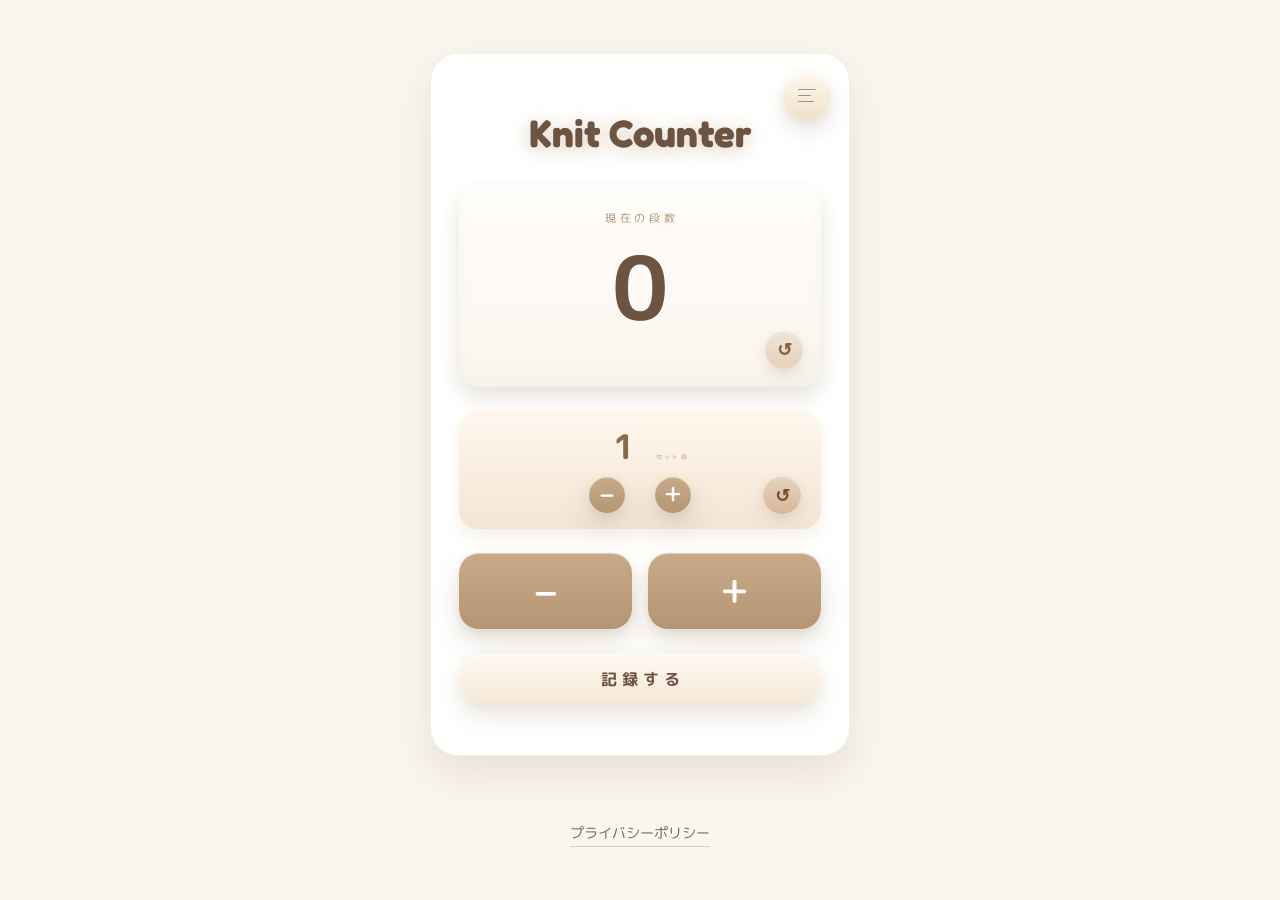
==== src/main/resources/static/index.html @ 300cfaa5 "Mochiテーマ削除" ====
<!DOCTYPE html>
<html lang="ja">
<head>
    <meta charset="UTF-8">
    <meta name="viewport" content="width=device-width, initial-scale=1.0">
    <meta name="theme-color" content="#faf5ee">
    <meta name="apple-mobile-web-app-title" content="Knit Counter">
    <meta name="apple-mobile-web-app-capable" content="yes">
    <meta name="apple-mobile-web-app-status-bar-style" content="default">
    <title>Knit Counter</title>
    <link rel="icon" type="image/x-icon" href="img/favicon.ico?v=20260420-5">
    <link rel="shortcut icon" type="image/x-icon" href="img/favicon.ico?v=20260420-5">
    <link rel="icon" type="image/png" sizes="32x32" href="img/favicon-32x32.png?v=20260420-5">
    <link rel="icon" type="image/png" sizes="16x16" href="img/favicon-16x16.png?v=20260420-5">
    <link rel="icon" type="image/png" href="img/favicon.png?v=20260420-5">
    <link rel="apple-touch-icon" sizes="180x180" href="img/apple-touch-icon.png?v=20260420-5">
    <link rel="apple-touch-icon-precomposed" href="img/apple-touch-icon-precomposed.png?v=20260420-5">
    <link rel="manifest" href="manifest.webmanifest?v=20260420-5">
    <link rel="preconnect" href="https://fonts.googleapis.com">
    <link rel="preconnect" href="https://fonts.gstatic.com" crossorigin>
    <link href="https://fonts.googleapis.com/css2?family=Fredoka:wght@400..700&amp;family=M+PLUS+Rounded+1c:wght@400;500;700&amp;display=swap" rel="stylesheet">
    <link rel="stylesheet" href="styles.css?v=20260420-55">
    <script async src="https://pagead2.googlesyndication.com/pagead/js/adsbygoogle.js?client=ca-pub-3495067315545734"
            crossorigin="anonymous"></script>

</head>
<body>
<div class="app-background" aria-hidden="true"></div>
<main class="counter-app">
    <section class="counter-card" aria-labelledby="app-title">
        <button id="savedEntriesButton" class="saved-entries-button" type="button" aria-label="保存した段数を見る">
            <span class="saved-entries-icon" aria-hidden="true">
                <span></span>
                <span></span>
                <span></span>
            </span>
        </button>
        <h1 id="app-title">Knit Counter</h1>
        <!--<p class="description">＋ボタンで段数を増やし、－ボタンで減らせます。</p> -->

        <div class="count-display" aria-live="polite" aria-atomic="true">
            <div class="count-surface">
                <span class="count-label">現 在 の 段 数</span>
                <span id="count" class="count-value">0</span>
                <button id="resetButton" class="card-reset-button" type="button" aria-label="段数をリセットする">↺</button>
            </div>
        </div>

        <div class="set-counter-card">
            <div class="set-counter-readout" aria-live="polite" aria-atomic="true">
                <span id="setCount" class="set-counter-value">0</span>
                <span class="set-counter-suffix"> セ ッ ト 目</span>
            </div>
            <div class="set-counter-controls">
                <div class="set-counter-stepper">
                    <button id="decreaseSetButton" class="mini-count-button secondary" type="button" aria-label="セット数を1つ減らす">−</button>
                    <button id="increaseSetButton" class="mini-count-button primary" type="button" aria-label="セット数を1つ増やす">＋</button>
                </div>
                <button id="resetSetButton" class="card-reset-button set-reset-button" type="button" aria-label="セット数をリセットする">↺</button>
            </div>
        </div>

        <div class="button-group">
            <div class="button-section">
<!--                <p class="button-section-label">段数</p>-->
                <div class="button-row">
                    <button id="decreaseButton" class="count-button secondary" type="button" aria-label="段数を1つ減らす">−</button>
                    <button id="increaseButton" class="count-button primary" type="button" aria-label="段数を1つ増やす">＋</button>
                </div>
            </div>
        </div>

        <button id="saveButton" class="save-button" type="button">記 録 す る</button>
    </section>


    <nav class="app-footer-links" aria-label="フッターリンク">
        <a class="footer-link" href="privacy.html">プライバシーポリシー</a>
    </nav>
</main>

<div id="saveModal" class="modal" hidden>
    <div id="modalBackdrop" class="modal-backdrop"></div>
    <section
        class="modal-card"
        role="dialog"
        aria-modal="true"
        aria-labelledby="saveModalTitle"
        aria-describedby="saveModalDescription"
    >
        <h2 id="saveModalTitle">記 録 す る</h2>
        <p id="saveModalDescription" class="modal-description">名前をつけて記録できます。</p>

        <div class="modal-count-grid">
            <div class="modal-count-box">
                <span class="modal-count-label">現在の段数</span>
                <span id="modalCurrentCount" class="modal-count-value">0</span>
            </div>

            <div class="modal-count-box">
                <span class="modal-count-label">現在のセット数</span>
                <span id="modalCurrentSetCount" class="modal-count-value modal-set-count-value">0</span>
            </div>
        </div>

        <label class="modal-label" for="saveNameInput">保存名</label>
        <input
            id="saveNameInput"
            class="modal-input"
            type="text"
            maxlength="40"
            placeholder="例: 身頃 "
        >

        <p id="saveError" class="modal-error" hidden>名前を入力してください。</p>

        <div class="modal-actions">
            <button id="cancelSaveButton" class="modal-button secondary" type="button">キャンセル</button>
            <button id="confirmSaveButton" class="modal-button primary" type="button">保存する</button>
        </div>
    </section>
</div>

<div id="savedEntriesModal" class="modal" hidden>
    <div id="savedEntriesBackdrop" class="modal-backdrop"></div>
    <section
        class="modal-card saved-modal-card"
        role="dialog"
        aria-modal="true"
        aria-labelledby="savedEntriesTitle"
    >
        <button id="closeSavedEntriesButton" class="modal-close-button" type="button" aria-label="保存した記録を閉じる">×</button>
        <div class="saved-modal-header">
            <div>
                <h2 id="savedEntriesTitle">これまでの記録</h2>

            </div>
        </div>

        <div id="savedList" class="saved-list" aria-live="polite"></div>
    </section>
</div>

<div id="menuModal" class="modal" hidden>
    <div id="menuBackdrop" class="modal-backdrop"></div>
    <section
        class="modal-card menu-modal-card"
        role="dialog"
        aria-modal="true"
        aria-labelledby="menuTitle"
    >
        <button id="closeMenuButton" class="modal-close-button" type="button" aria-label="メニューを閉じる">×</button>
        <h2 id="menuTitle">menu</h2>

        <div class="menu-list">
            <button id="menuSavedButton" class="menu-item-button" type="button">保存した記録</button>
        </div>

        <div class="menu-actions">
            <button id="themeToggleButton" class="modal-button secondary" type="button">テーマ変更</button>
            <button id="settingsButton" class="modal-button secondary" type="button">設定</button>
        </div>
    </section>
</div>

<div id="themeModal" class="modal" hidden>
    <div id="themeBackdrop" class="modal-backdrop"></div>
    <section
        class="modal-card theme-modal-card"
        role="dialog"
        aria-modal="true"
        aria-labelledby="themeTitle"
    >
        <button id="closeThemeButton" class="modal-close-button" type="button" aria-label="テーマ選択を閉じる">×</button>
        <h2 id="themeTitle">テーマ変更</h2>

        <div class="theme-options">
            <button id="themeCafeLatteButton" class="theme-option-button" type="button">Cafe Latte</button>
            <button id="themeMilkButton" class="theme-option-button" type="button">Milk</button>
        </div>
    </section>
</div>

<div id="settingsModal" class="modal" hidden>
    <div id="settingsBackdrop" class="modal-backdrop"></div>
    <section
        class="modal-card settings-modal-card"
        role="dialog"
        aria-modal="true"
        aria-labelledby="settingsTitle"
    >
        <h2 id="settingsTitle">設定</h2>
        <p class="modal-description">現在、変更できる設定はありません。</p>
        <div class="modal-actions single-action">
            <button id="closeSettingsButton" class="modal-button secondary" type="button">閉じる</button>
        </div>
    </section>
</div>

<div id="confirmResetModal" class="modal" hidden>
    <div id="confirmResetBackdrop" class="modal-backdrop"></div>
    <section
        class="modal-card confirm-reset-card"
        role="dialog"
        aria-modal="true"
        aria-labelledby="confirmResetTitle"
        aria-describedby="confirmResetDescription"
    >
        <h2 id="confirmResetTitle">リセットの確認</h2>
        <p id="confirmResetDescription" class="modal-description">この値を0に戻します。よろしいですか？</p>
        <div class="modal-actions">
            <button id="cancelResetButton" class="modal-button secondary" type="button">キャンセル</button>
            <button id="confirmResetButton" class="modal-button primary" type="button">リセット</button>
        </div>
    </section>
</div>

<script src="script.js?v=20260420-12"></script>
</body>
</html>
---- src/main/resources/static/styles.css ----
:root {
    --white: #fffdf9;
    --beige-50: #faf5ee;
    --beige-100: #f2e8db;
    --beige-200: #e6d6c3;
    --beige-400: #b59674;
    --beige-700: #6d5440;
    --sage-100: #eef3e7;
    --sage-200: #dce8d1;
    --sage-300: #c9d9bc;
    --text: #473729;
    --shadow: rgba(109, 84, 64, 0.14);
}

* {
    box-sizing: border-box;
}

body {
    margin: 0;
    min-height: 100vh;
    font-family: "M PLUS Rounded 1c", "Hiragino Sans", "Yu Gothic", sans-serif;
    color: var(--text);
    background-color: var(--beige-50);
    overflow-x: hidden;
    -webkit-text-size-adjust: 100%;
}

body.theme-clean {
    --white: #ffffff;
    --beige-50: #f8f8f6;
    --beige-100: #efefeb;
    --beige-200: #deded8;
    --beige-400: #7A6657;
    --beige-700: #7A6657;
    --sage-100: #f5f5f2;
    --sage-200: #e9e9e4;
    --sage-300: #d8d8d0;
    --text: #7A6657;
    --shadow: rgba(55, 55, 51, 0.12);
}

body.theme-mochi {
    --white: #fffefd;
    --beige-50: #EEF5F0;
    --beige-100: #edf6e4;
    --beige-200: #dceccd;
    --beige-400: #8aa56f;
    --beige-700: #46583b;
    --sage-100: #f4faee;
    --sage-200: #e2f0d7;
    --sage-300: #c8ddb9;
    --text: #3f4d38;
    --shadow: rgba(97, 128, 76, 0.16);
}

.app-background {
    position: fixed;
    inset: 0;
    z-index: 0;
    background-color: var(--beige-50);
    background-image: url("./img/001.png");
    background-size: 320px 320px;
    background-repeat: repeat;
    background-position: center top;
    opacity: 0.3;
    pointer-events: none;
}

body.theme-clean .app-background {
    background-image: url("./img/white.png");
    opacity: 0.55;
}

body.theme-mochi .app-background {
    background-image:
        radial-gradient(circle at 22px 24px, rgba(255, 255, 255, 0.58) 0 13px, transparent 14px),
        radial-gradient(circle at 122px 72px, rgba(196, 219, 181, 0.32) 0 8px, transparent 9px);
    background-size: 176px 154px;
    background-color: #EEF5F0;
    opacity: 0.58;
}

.counter-app {
    position: relative;
    z-index: 1;
    min-height: 100vh;
    display: grid;
    place-items: center;
    padding: 24px;
}

.counter-card,
.center-card {
    position: relative;
    width: min(100%, 420px);
    padding: 36px 28px 50px;
    border-radius: 28px;
    background: rgba(255, 255, 255, 0.94);
    border: 1px solid rgba(181, 150, 116, 0.16);
    box-shadow:
        0 18px 40px rgba(109, 84, 64, 0.12),
        inset 0 1px 0 rgba(255, 255, 255, 0.85);
    backdrop-filter: blur(2px);
    text-align: center;
}

body.theme-clean .counter-card {
    background: rgba(255, 255, 252, 0.97);
    border-color: rgba(78, 78, 72, 0.1);
    box-shadow:
        0 18px 40px rgba(55, 55, 51, 0.09),
        inset 0 1px 0 rgba(255, 255, 255, 0.9);
}

body.theme-mochi .counter-card {
    border-radius: 38px 34px 42px 36px / 36px 42px 34px 40px;
    background:
        radial-gradient(circle at 26% 14%, rgba(255, 255, 255, 0.99) 0 21%, transparent 22%),
        radial-gradient(circle at 84% 88%, rgba(204, 226, 190, 0.34) 0 26%, transparent 27%),
        linear-gradient(155deg, rgba(255, 255, 255, 0.98) 0%, rgba(247, 252, 242, 0.97) 56%, rgba(225, 241, 213, 0.95) 100%);
    border-color: rgba(255, 255, 255, 0.72);
    box-shadow:
        0 18px 0 rgba(145, 176, 122, 0.24),
        0 34px 54px rgba(97, 128, 76, 0.18),
        0 12px 24px rgba(196, 219, 181, 0.28),
        inset 0 5px 0 rgba(255, 255, 255, 0.98),
        inset 0 -24px 34px rgba(157, 189, 133, 0.2),
        inset 12px 0 26px rgba(255, 255, 255, 0.5);
}

.policy-card {
    width: min(100%, 420px);
    padding: 34px 24px 32px;
    text-align: left;
}

.app-footer-links {
    display: flex;
    justify-content: center;
    margin-top: 10px;
}

.footer-link {
    color: rgba(71, 55, 41, 0.76);
    font-size: 0.88rem;
    text-decoration: none;
    border-bottom: 1px solid rgba(109, 84, 64, 0.22);
    padding-bottom: 2px;
}

.footer-link:hover,
.footer-link:focus-visible {
    color: var(--beige-700);
    border-bottom-color: rgba(109, 84, 64, 0.42);
}

.footer-link:focus-visible {
    outline: 3px solid rgba(181, 150, 116, 0.24);
    outline-offset: 6px;
    border-radius: 4px;
}

.policy-back-link {
    display: inline-flex;
    align-items: center;
    gap: 6px;
    margin-bottom: 18px;
    color: rgba(71, 55, 41, 0.72);
    font-size: 0.85rem;
    text-decoration: none;
}

.policy-back-link:hover,
.policy-back-link:focus-visible {
    color: var(--beige-700);
}

.policy-card h1 {
    margin: 0 0 22px;
    font-family: "M PLUS Rounded 1c", "Hiragino Sans", "Yu Gothic", sans-serif;
    font-size: clamp(1.45rem, 3.6vw, 1.95rem);
    text-align: left;
}

.policy-section {
    padding: 16px 0;
    border-top: 1px solid rgba(181, 150, 116, 0.2);
}

.policy-section:first-of-type {
    padding-top: 0;
    border-top: none;
}

.policy-section:last-of-type {
    padding-bottom: 0;
}

.policy-section h2 {
    margin: 0 0 10px;
    font-size: 0.98rem;
    line-height: 1.5;
    color: var(--beige-700);
}

.policy-section p {
    margin: 0;
    font-size: 0.94rem;
    line-height: 1.85;
    color: rgba(71, 55, 41, 0.84);
}

.policy-section p + p {
    margin-top: 10px;
}

h1 {
    margin: 20px 0 30px 0;
    font-family: "Fredoka", "M PLUS Rounded 1c", "Hiragino Sans", "Yu Gothic", sans-serif;
    font-size: clamp(1.8rem, 4vw, 2.4rem);
    line-height: 1.2;
    color: var(--beige-700);
    text-shadow: 0 3px 18px rgba(181, 150, 116, 0.48);
}

.description {
    margin: 12px 0 28px;
    color: rgba(71, 55, 41, 0.72);
    line-height: 1.6;
}
.count-display {
    position: relative;
    border-radius: 28px;
    background: linear-gradient(180deg, var(--sage-100) 0%, var(--sage-200) 100%);
    box-shadow:
        0 10px 22px rgba(109, 84, 64, 0.08),
        inset 0 2px 3px rgba(255, 255, 255, 0.5),
        inset 0 -3px 6px rgba(109, 84, 64, 0.08);
}
.count-display::before {
    content: "";
    position: absolute;
    inset: 0;
    border-radius: 28px;
    padding: 8px;
    background:
        repeating-linear-gradient(
            45deg,
            var(--sage-300) 0 10px,
            #f7fbf3 10px 20px
        );
    -webkit-mask:
        linear-gradient(#000 0 0) content-box,
        linear-gradient(#000 0 0);
    -webkit-mask-composite: xor;
    mask-composite: exclude;
    box-shadow:
        inset 0 1px 0 rgba(255,255,255,0.5),
        inset 0 -2px 4px rgba(109, 84, 64, 0.12);
    pointer-events: none;
}
.count-surface {
    position: relative;
    z-index: 1;
    padding: 24px 20px 56px;
    border-radius: 20px;
    background: linear-gradient(180deg, #fffdfa 0%, var(--beige-50) 100%);
    box-shadow:
        0 10px 22px rgba(109, 84, 64, 0.10),
        inset 0 -8px 16px rgba(109, 84, 64, 0.03),
        inset 0 1px 0 rgba(255, 255, 255, 0.78);
}

body.theme-clean .count-display {
    background: linear-gradient(180deg, #f5f5f2 0%, #e9e9e4 100%);
    box-shadow:
        0 10px 22px rgba(55, 55, 51, 0.07),
        inset 0 2px 3px rgba(255, 255, 255, 0.58),
        inset 0 -3px 6px rgba(55, 55, 51, 0.06);
}

body.theme-mochi .count-display {
    background:
        radial-gradient(circle at 22% 18%, rgba(255, 255, 255, 0.95) 0 18%, transparent 19%),
        linear-gradient(165deg, #fbfff7 0%, #e8f4df 52%, #cfe3c1 100%);
    box-shadow:
        0 16px 28px rgba(97, 128, 76, 0.14),
        0 6px 12px rgba(196, 219, 181, 0.28),
        inset 0 4px 7px rgba(255, 255, 255, 0.78),
        inset 0 -12px 18px rgba(97, 128, 76, 0.1);
}

body.theme-clean .count-display::before {
    background:
        repeating-linear-gradient(
            45deg,
            #d8d8d0 0 10px,
            #fafaf7 10px 20px
        );
    box-shadow:
        inset 0 1px 0 rgba(255, 255, 255, 0.62),
        inset 0 -2px 4px rgba(55, 55, 51, 0.08);
}

body.theme-mochi .count-display::before {
    background:
        repeating-linear-gradient(
            135deg,
            rgba(216, 236, 203, 0.88) 0 12px,
            rgba(255, 254, 253, 0.95) 12px 24px,
            rgba(190, 214, 176, 0.78) 24px 36px
        );
    box-shadow:
        inset 0 1px 0 rgba(255, 255, 255, 0.76),
        inset 0 -2px 5px rgba(97, 128, 76, 0.09);
}

body.theme-clean .count-surface {
    background: #FAF8F5;
    box-shadow:
        0 10px 22px rgba(55, 55, 51, 0.08),
        inset 0 -8px 16px rgba(55, 55, 51, 0.025),
        inset 0 1px 0 rgba(255, 255, 255, 0.84);
}

body.theme-mochi .count-surface {
    border-radius: 30px 24px 32px 26px / 26px 34px 24px 32px;
    background:
        radial-gradient(ellipse at 28% 14%, rgba(255, 255, 255, 0.98) 0 28%, transparent 29%),
        radial-gradient(ellipse at 78% 92%, rgba(209, 231, 195, 0.2) 0 18%, transparent 22%),
        linear-gradient(180deg, #fffefd 0%, #f7fcf2 64%, #e2f0d7 100%);
    box-shadow:
        0 16px 26px rgba(97, 128, 76, 0.12),
        inset 0 -18px 26px rgba(97, 128, 76, 0.1),
        inset 0 5px 0 rgba(255, 255, 255, 0.95),
        inset 10px 0 22px rgba(255, 255, 255, 0.42);
}

.count-label {
    display: block;
    font-size: 0.7rem;
    color: var(--beige-400);
    letter-spacing: 0.03em;
}

.count-value {
    display: block;
    margin-top: 16px;
    font-size: clamp(3.6rem, 14vw, 5.5rem);
    font-weight: 700;
    color: var(--beige-700);
    line-height: 1;
    text-shadow: 0 3px 0 rgba(255, 255, 255, 0.35);
}

.count-value.bump,
.set-counter-value.bump {
    animation: count-bump 0.22s ease;
}

body.theme-mochi .count-value.bump,
body.theme-mochi .set-counter-value.bump {
    animation: mochi-bump 0.44s cubic-bezier(0.18, 1.65, 0.32, 1);
}

.button-group {
    display: grid;
    gap: 18px;
    margin-top: 24px;
}

.button-section {
    display: grid;
    gap: 10px;
}

.button-section-label {
    margin: 0;
    font-size: 0.84rem;
    font-weight: 700;
    color: var(--beige-700);
    text-align: left;
}

.button-row {
    display: grid;
    grid-template-columns: repeat(2, 1fr);
    gap: 16px;
}

.count-button,
.mini-count-button,
.card-reset-button,
.save-button,
.modal-button {
    border: none;
    cursor: pointer;
    transition: transform 0.16s ease, box-shadow 0.16s ease, background-color 0.16s ease;
    font: inherit;
    touch-action: manipulation;
    -webkit-tap-highlight-color: transparent;
}

.count-button {
    min-height: 76px;
    border-radius: 20px;
    font-size: 2.2rem;
    font-weight: 700;
    box-shadow:
        0 12px 24px rgba(109, 84, 64, 0.12),
        inset 0 1px 0 rgba(255, 255, 255, 0.4);
}

.mini-count-button {
    width: 36px;
    height: 36px;
    border-radius: 999px;
    font-size: 1.35rem;
    font-weight: 700;
    line-height: 1;
    display: grid;
    place-items: center;
    box-shadow:
        0 10px 18px rgba(109, 84, 64, 0.12),
        inset 0 1px 0 rgba(255, 255, 255, 0.4);
}

.count-button.primary,
.mini-count-button.primary {
    background: linear-gradient(180deg, #c9aa88 0%, #b59674 100%);
    color: #fffdfa;
    box-shadow:
        0 14px 28px rgba(109, 84, 64, 0.16),
        0 4px 10px rgba(181, 150, 116, 0.18),
        inset 0 1px 0 rgba(255, 255, 255, 0.4);
}

.count-button.secondary,
.mini-count-button.secondary {
    background: linear-gradient(180deg, #c9aa88 0%, #b59674 100%);
    color: #fffdfa;
    box-shadow:
        0 14px 28px rgba(109, 84, 64, 0.16),
        0 4px 10px rgba(181, 150, 116, 0.18),
        inset 0 1px 0 rgba(255, 255, 255, 0.4);
}

body.theme-clean .count-button.primary,
body.theme-clean .count-button.secondary,
body.theme-clean .mini-count-button.primary,
body.theme-clean .mini-count-button.secondary {
    background: linear-gradient(180deg, #ffffff 0%, #e8e8e3 100%);
    color: #7A6657;
    box-shadow:
        0 12px 24px rgba(55, 55, 51, 0.09),
        0 4px 10px rgba(78, 78, 72, 0.08),
        inset 0 1px 0 rgba(255, 255, 255, 0.9);
}

body.theme-clean .count-button.primary,
body.theme-clean .count-button.secondary {
    border: 1px solid rgba(78, 78, 72, 0.055);
    border-top-color: rgba(78, 78, 72, 0.025);
    box-shadow:
        0 12px 24px rgba(55, 55, 51, 0.085),
        0 4px 10px rgba(78, 78, 72, 0.07),
        inset 0 1px 0 rgba(255, 255, 255, 0.5);
}

body.theme-clean .mini-count-button.primary,
body.theme-clean .mini-count-button.secondary {
    border: 1px solid rgba(78, 78, 72, 0.12);
    box-shadow:
        0 5px 10px rgba(55, 55, 51, 0.05),
        inset 0 1px 0 rgba(255, 255, 255, 0.9);
}

body.theme-mochi .count-button.primary,
body.theme-mochi .count-button.secondary,
body.theme-mochi .mini-count-button.primary,
body.theme-mochi .mini-count-button.secondary {
    background:
        radial-gradient(ellipse at 18% 12%, rgba(255, 255, 255, 0.99) 0 18%, rgba(255, 255, 255, 0.42) 26%, transparent 34%),
        radial-gradient(ellipse at 72% 84%, rgba(236, 247, 228, 0.32) 0 13%, transparent 17%),
        linear-gradient(180deg, #fefffb 0%, #e0f0d4 58%, #bdd7ac 100%);
    color: #46583b;
    border: 1px solid rgba(255, 255, 255, 0.86);
    box-shadow:
        0 17px 0 rgba(145, 176, 122, 0.42),
        0 24px 28px rgba(97, 128, 76, 0.19),
        0 7px 14px rgba(196, 219, 181, 0.34),
        inset 0 5px 0 rgba(255, 255, 255, 0.98),
        inset 0 -14px 22px rgba(97, 128, 76, 0.14),
        inset 10px 0 18px rgba(255, 255, 255, 0.34);
    transition: transform 0.22s cubic-bezier(0.16, 1.8, 0.3, 1), box-shadow 0.2s ease, background-color 0.18s ease;
}

body.theme-mochi .count-button {
    border-radius: 34px 28px 36px 30px / 30px 38px 28px 36px;
}

body.theme-mochi .mini-count-button {
    border-radius: 48% 52% 46% 54% / 54% 46% 52% 48%;
}

body.theme-clean .saved-entries-button,
body.theme-clean .save-button,
body.theme-clean .modal-button.secondary,
body.theme-clean .menu-item-button,
body.theme-clean .theme-option-button {
    background: linear-gradient(180deg, #ffffff 0%, #eeeeea 100%);
    color: #7A6657;
    box-shadow:
        0 10px 20px rgba(55, 55, 51, 0.09),
        inset 0 1px 0 rgba(255, 255, 255, 0.76);
}

body.theme-mochi .saved-entries-button,
body.theme-mochi .save-button,
body.theme-mochi .modal-button.secondary,
body.theme-mochi .menu-item-button,
body.theme-mochi .theme-option-button {
    background:
        radial-gradient(ellipse at 30% 18%, rgba(255, 255, 255, 0.99) 0 22%, transparent 23%),
        linear-gradient(180deg, #fffefd 0%, #ebf6e3 62%, #d0e5c2 100%);
    color: #46583b;
    box-shadow:
        0 10px 0 rgba(145, 176, 122, 0.32),
        0 16px 24px rgba(97, 128, 76, 0.16),
        inset 0 4px 0 rgba(255, 255, 255, 0.98),
        inset 0 -10px 16px rgba(97, 128, 76, 0.11);
}

body.theme-clean .save-button {
    box-shadow:
        0 14px 26px rgba(55, 55, 51, 0.12),
        0 4px 10px rgba(78, 78, 72, 0.08),
        inset 0 1px 0 rgba(255, 255, 255, 0.82);
}

body.theme-mochi .save-button {
    border-radius: 24px 30px 26px 32px / 30px 24px 32px 26px;
    background:
        radial-gradient(ellipse at 24% 20%, rgba(255, 255, 255, 1) 0 16%, rgba(255, 255, 255, 0.42) 25%, transparent 34%),
        linear-gradient(180deg, #fefffb 0%, #e6f3dc 62%, #c7dfb6 100%);
    box-shadow:
        0 12px 0 rgba(145, 176, 122, 0.36),
        0 22px 30px rgba(97, 128, 76, 0.19),
        0 6px 14px rgba(196, 219, 181, 0.34),
        inset 0 5px 0 rgba(255, 255, 255, 1),
        inset 0 -12px 20px rgba(97, 128, 76, 0.12);
}

body.theme-clean .menu-modal-card .menu-item-button,
body.theme-clean .menu-modal-card .modal-button.secondary {
    box-shadow:
        0 12px 22px rgba(55, 55, 51, 0.11),
        0 3px 8px rgba(78, 78, 72, 0.07),
        inset 0 1px 0 rgba(255, 255, 255, 0.82);
}

body.theme-clean .card-reset-button,
body.theme-clean .modal-close-button,
body.theme-clean .saved-delete-button {
    background: rgba(78, 78, 72, 0.11);
    color: #7A6657;
}

body.theme-mochi .card-reset-button,
body.theme-mochi .modal-close-button,
body.theme-mochi .saved-delete-button {
    background:
        radial-gradient(circle at 32% 22%, rgba(255, 255, 255, 0.98) 0 20%, transparent 21%),
        linear-gradient(180deg, #fbfff7 0%, #c7dfb6 100%);
    color: #46583b;
    box-shadow:
        0 7px 0 rgba(145, 176, 122, 0.34),
        0 12px 18px rgba(97, 128, 76, 0.15),
        inset 0 4px 0 rgba(255, 255, 255, 0.9),
        inset 0 -8px 14px rgba(97, 128, 76, 0.12);
}

.set-counter-card {
    position: relative;
    display: grid;
    justify-items: center;
    gap: 8px;
    margin-top: 24px;
    padding: 18px 12px 16px;
    border-radius: 18px;
    background: linear-gradient(180deg, #fff7ee 0%, #f3e5d4 100%);
    box-shadow:
        inset 0 1px 0 rgba(255, 255, 255, 0.7),
        0 8px 16px rgba(109, 84, 64, 0.08);
}

.set-counter-prefix {
    font-size: 0.72rem;
    font-weight: 700;
    color: rgba(109, 84, 64, 0.72);
    letter-spacing: 0.03em;
}

.set-counter-label {
    font-size: 0.82rem;
    font-weight: 700;
    color: var(--beige-700);
}

.set-counter-controls {
    position: relative;
    display: grid;
    align-items: center;
    width: 100%;
    justify-items: center;
    margin-top: 6px;
}

.set-counter-stepper {
    display: inline-flex;
    align-items: center;
    gap: 30px;
    justify-content: center;
}

.set-counter-readout {
    display: inline-flex;
    align-items: baseline;
    justify-content: center;
}

.set-counter-value {
    min-width: 1.8em;
    text-align: center;
    font-size: 2.15rem;
    font-weight: 700;
    line-height: 1;
    color: #8b6a4b;
}

.set-counter-suffix {
    margin-left: 0.16em;
    font-size: 0.34em;
    font-weight: 400;
    color: var(--beige-400);
    letter-spacing: 0.03em;
}

.card-reset-button {
    min-width: 38px;
    height: 38px;
    padding: 0;
    border-radius: 999px;
    background: linear-gradient(180deg, #efe5d6 0%, #e3d1bb 100%);
    color: #8a5a3c;
    font-size: 1.1rem;
    font-weight: 700;
    display: grid;
    place-items: center;
    box-shadow:
        0 8px 18px rgba(109, 84, 64, 0.1),
        0 3px 8px rgba(181, 150, 116, 0.1),
        inset 0 1px 0 rgba(255, 255, 255, 0.42);
}

.set-reset-button {
    position: absolute;
    right: 8px;
    margin-left: auto;
    background: linear-gradient(180deg, #e7d3be 0%, #d7b798 100%);
    color: #7a4d2f;
}

body.theme-clean .set-counter-card {
    border: 1px solid rgba(78, 78, 72, 0.045);
    background: #FAF8F5;
    box-shadow:
        inset 0 1px 0 rgba(255, 255, 255, 0.82),
        0 8px 18px rgba(55, 55, 51, 0.055);
}

body.theme-mochi .set-counter-card {
    border-radius: 26px 22px 28px 24px / 22px 28px 24px 26px;
    background:
        radial-gradient(ellipse at 18% 12%, rgba(255, 255, 255, 0.96) 0 18%, rgba(255, 255, 255, 0.38) 26%, transparent 34%),
        linear-gradient(180deg, #fffefd 0%, #eff8e8 60%, #d4e8c5 100%);
    box-shadow:
        0 12px 0 rgba(157, 189, 133, 0.24),
        0 18px 24px rgba(97, 128, 76, 0.09),
        inset 0 4px 0 rgba(255, 255, 255, 0.92),
        inset 0 -14px 22px rgba(157, 189, 133, 0.22);
}

body.theme-clean .set-counter-value {
    color: #7A6657;
}

body.theme-clean .set-counter-suffix {
    color: #7A6657;
}

body.theme-mochi .set-counter-value,
body.theme-mochi .set-counter-suffix {
    color: #46583b;
}

body.theme-clean .set-reset-button {
    background: linear-gradient(180deg, #eeeeea 0%, #d9d9d3 100%);
    color: #7A6657;
}

body.theme-mochi .set-reset-button {
    background: linear-gradient(180deg, #fbfff7 0%, #c7dfb6 100%);
}

.count-surface > .card-reset-button {
    position: absolute;
    right: 18px;
    bottom: 18px;
}

.save-button {
    margin-top: 25px;
    width: 100%;
    padding: 14px 18px;
    border-radius: 999px;
    background: linear-gradient(180deg, #fff9f0 0%, #f3e7d7 100%);
    color: var(--beige-700);
    font-weight: 700;
    box-shadow:
        0 12px 24px rgba(109, 84, 64, 0.12),
        0 3px 8px rgba(181, 150, 116, 0.12),
        inset 0 1px 0 rgba(255, 255, 255, 0.62);
}

.saved-entries-button {
    position: absolute;
    top: 18px;
    right: 18px;
    display: grid;
    place-items: center;
    width: 48px;
    height: 48px;
    border: none;
    border-radius: 999px;
    background: linear-gradient(180deg, #fff9f0 0%, #f0e0ca 100%);
    color: var(--beige-700);
    font: inherit;
    font-size: 1rem;
    font-weight: 700;
    cursor: pointer;
    box-shadow:
        0 12px 22px rgba(109, 84, 64, 0.14),
        0 3px 8px rgba(181, 150, 116, 0.12),
        inset 0 1px 0 rgba(255, 255, 255, 0.72);
    transition: transform 0.16s ease, box-shadow 0.16s ease, background-color 0.16s ease;
    touch-action: manipulation;
    -webkit-tap-highlight-color: transparent;
}

.saved-entries-icon {
    display: grid;
    gap: 5px;
    width: 18px;
}

.saved-entries-icon span {
    display: block;
    height: 1px;
    border-radius: 999px;
    background: rgba(109, 84, 64, 0.62);
    box-shadow: 0 1px 0 rgba(255, 255, 255, 0.34);
}

.saved-entries-icon span:nth-child(1) {
    width: 100%;
}

.saved-entries-icon span:nth-child(2) {
    width: 72%;
}

.saved-entries-icon span:nth-child(3) {
    width: 88%;
}

body.theme-mochi .saved-entries-icon {
    position: relative;
    display: block;
    width: 18px;
    height: 30px;
    transform: translateY(2px);
}

body.theme-mochi .saved-entries-icon span {
    display: none;
}

body.theme-mochi .saved-entries-icon::before {
    content: "";
    position: absolute;
    left: 5px;
    top: 3px;
    width: 8px;
    height: 8px;
    border-radius: 999px;
    background: #789360;
    box-shadow:
        0 10px 0 #789360,
        0 20px 0 #789360;
}

body.theme-mochi .saved-entries-icon::after {
    content: "";
    position: absolute;
    left: 7px;
    top: 5px;
    width: 2px;
    height: 2px;
    border-radius: 999px;
    background: rgba(255, 255, 255, 0.58);
    box-shadow:
        0 10px 0 rgba(255, 255, 255, 0.52),
        0 20px 0 rgba(255, 255, 255, 0.46);
}

.count-button:hover,
.mini-count-button:hover,
.card-reset-button:hover,
.save-button:hover,
.modal-button:hover,
.saved-entries-button:hover,
.saved-delete-button:hover,
.menu-item-button:hover,
.theme-option-button:hover,
.modal-close-button:hover {
    transform: translateY(-2px);
}

.count-button:active,
.mini-count-button:active,
.card-reset-button:active,
.save-button:active,
.modal-button:active,
.saved-entries-button:active,
.saved-delete-button:active,
.menu-item-button:active,
.theme-option-button:active,
.modal-close-button:active {
    transform: translateY(0);
}

body.theme-mochi .count-button:active,
body.theme-mochi .mini-count-button:active,
body.theme-mochi .card-reset-button:active,
body.theme-mochi .save-button:active,
body.theme-mochi .modal-button:active,
body.theme-mochi .saved-entries-button:active,
body.theme-mochi .saved-delete-button:active,
body.theme-mochi .menu-item-button:active,
body.theme-mochi .theme-option-button:active,
body.theme-mochi .modal-close-button:active {
    transform: translateY(9px) scale(1.09, 0.82);
    box-shadow:
        0 3px 0 rgba(145, 176, 122, 0.24),
        0 7px 12px rgba(97, 128, 76, 0.1),
        inset 0 13px 20px rgba(97, 128, 76, 0.13),
        inset 0 3px 0 rgba(255, 255, 255, 0.72);
}

.count-button:focus-visible,
.mini-count-button:focus-visible,
.card-reset-button:focus-visible,
.save-button:focus-visible,
.modal-button:focus-visible,
.saved-entries-button:focus-visible,
.saved-item-button:focus-visible,
.saved-delete-button:focus-visible,
.menu-item-button:focus-visible,
.theme-option-button:focus-visible,
.modal-close-button:focus-visible,
.modal-input:focus-visible {
    outline: 3px solid rgba(181, 150, 116, 0.32);
    outline-offset: 3px;
}

.saved-count {
    display: inline-flex;
    align-items: center;
    min-height: 30px;
    padding: 0 12px;
    border-radius: 999px;
    background: rgba(181, 150, 116, 0.12);
    color: var(--beige-700);
    font-size: 0.88rem;
}

.saved-modal-card {
    width: min(100%, 420px);
    padding-top: 34px;
    max-height: min(80vh, 620px);
    overflow: auto;
}

.menu-modal-card {
    width: min(100%, 360px);
    padding-top: 34px;
}

.theme-modal-card {
    width: min(100%, 360px);
    padding-top: 34px;
}

.modal-close-button {
    position: absolute;
    top: 16px;
    right: 16px;
    display: grid;
    place-items: center;
    width: 38px;
    height: 38px;
    border: none;
    border-radius: 999px;
    background: rgba(181, 150, 116, 0.14);
    color: var(--beige-700);
    font: inherit;
    font-size: 1.35rem;
    line-height: 1;
    cursor: pointer;
    box-shadow: inset 0 1px 0 rgba(255, 255, 255, 0.5);
    transition: transform 0.16s ease, background-color 0.16s ease;
    touch-action: manipulation;
    -webkit-tap-highlight-color: transparent;
}

.menu-list {
    display: grid;
    gap: 12px;
    margin-top: 20px;
}

.menu-item-button {
    min-height: 54px;
    padding: 0 18px;
    border: none;
    border-radius: 18px;
    background: linear-gradient(180deg, #fffdfa 0%, #f4eadf 100%);
    color: var(--beige-700);
    font: inherit;
    font-weight: 700;
    text-align: center;
    cursor: pointer;
    box-shadow:
        0 10px 20px rgba(109, 84, 64, 0.08),
        inset 0 1px 0 rgba(255, 255, 255, 0.75);
    transition: transform 0.16s ease, box-shadow 0.16s ease, background-color 0.16s ease;
    touch-action: manipulation;
    -webkit-tap-highlight-color: transparent;
}

.menu-actions {
    display: grid;
    gap: 12px;
    margin-top: 16px;
}

.theme-options {
    display: grid;
    gap: 12px;
    margin-top: 20px;
}

.theme-option-button {
    position: relative;
    min-height: 54px;
    padding: 0 18px;
    border: none;
    border-radius: 18px;
    background: linear-gradient(180deg, #fffdfa 0%, #f4eadf 100%);
    color: var(--beige-700);
    font: inherit;
    font-weight: 700;
    text-align: center;
    cursor: pointer;
    box-shadow:
        0 10px 20px rgba(109, 84, 64, 0.08),
        inset 0 1px 0 rgba(255, 255, 255, 0.75);
    transition: transform 0.16s ease, box-shadow 0.16s ease, background-color 0.16s ease;
    touch-action: manipulation;
    -webkit-tap-highlight-color: transparent;
}

.theme-option-button::after {
    content: "";
    position: absolute;
    right: 18px;
    color: inherit;
    font-size: 1.08rem;
    line-height: 1;
}

.theme-option-button[aria-pressed="true"] {
    background: linear-gradient(180deg, #c9aa88 0%, #b59674 100%);
    color: #fffdfa;
    box-shadow:
        0 12px 24px rgba(109, 84, 64, 0.16),
        inset 0 1px 0 rgba(255, 255, 255, 0.35);
}

.theme-option-button[aria-pressed="true"]::after {
    content: "✓";
}

.saved-modal-header {
    display: flex;
    align-items: flex-start;
    justify-content: space-between;
    gap: 12px;
    margin-bottom: 16px;
    padding-right: 44px;
}

.saved-list {
    display: grid;
    gap: 16px;
}

.saved-empty {
    margin: 0;
    padding: 16px;
    border-radius: 18px;
    background: rgba(255, 255, 255, 0.7);
    color: rgba(71, 55, 41, 0.7);
    text-align: center;
}

.saved-item {
    display: grid;
    grid-template-columns: 1fr auto;
    gap: 10px;
    align-items: center;
    padding: 12px;
    border-radius: 18px;
    background: rgba(255, 255, 255, 0.82);
    box-shadow:
        0 8px 18px rgba(109, 84, 64, 0.08),
        inset 0 1px 0 rgba(255, 255, 255, 0.72);
}

body.theme-mochi .saved-item {
    border-radius: 24px 20px 26px 22px / 22px 28px 20px 26px;
    background:
        radial-gradient(ellipse at 18% 12%, rgba(255, 255, 255, 0.96) 0 18%, rgba(255, 255, 255, 0.38) 26%, transparent 34%),
        linear-gradient(180deg, #fffefd 0%, #eff8e8 60%, #d4e8c5 100%);
    box-shadow:
        0 9px 0 rgba(145, 176, 122, 0.22),
        0 14px 22px rgba(97, 128, 76, 0.12),
        inset 0 4px 0 rgba(255, 255, 255, 0.94),
        inset 0 -10px 16px rgba(97, 128, 76, 0.08);
}

.saved-item-button {
    display: grid;
    gap: 4px;
    padding: 0;
    border: none;
    background: transparent;
    text-align: left;
    color: inherit;
    font: inherit;
    cursor: pointer;
    touch-action: manipulation;
    -webkit-tap-highlight-color: transparent;
}

.saved-item-name {
    font-weight: 700;
    color: var(--beige-700);
}

.saved-item-meta {
    font-size: 0.88rem;
    color: rgba(71, 55, 41, 0.72);
}

.saved-item-actions {
    display: flex;
    align-items: center;
    gap: 8px;
}

.saved-delete-button {
    min-width: 42px;
    min-height: 42px;
    border: none;
    border-radius: 999px;
    background: rgba(181, 150, 116, 0.14);
    color: var(--beige-700);
    font: inherit;
    cursor: pointer;
    box-shadow: inset 0 1px 0 rgba(255, 255, 255, 0.5);
    transition: transform 0.16s ease, box-shadow 0.16s ease, background-color 0.16s ease;
    touch-action: manipulation;
    -webkit-tap-highlight-color: transparent;
}

.saved-delete-icon {
    display: block;
    width: 19px;
    height: 19px;
    margin: auto;
    fill: none;
    stroke: currentColor;
    stroke-width: 2;
    stroke-linecap: round;
    stroke-linejoin: round;
}

body.theme-mochi .saved-delete-icon {
    transform: translateY(1px);
}

.modal[hidden] {
    display: none;
}

.modal {
    position: fixed;
    inset: 0;
    z-index: 20;
    display: grid;
    place-items: center;
    padding: 24px;
}

.modal-backdrop {
    position: absolute;
    inset: 0;
    background: rgba(71, 55, 41, 0.32);
    backdrop-filter: blur(3px);
}

body.theme-mochi .modal-backdrop {
    background: rgba(70, 88, 59, 0.24);
    backdrop-filter: blur(5px);
}

.modal-card {
    position: relative;
    z-index: 1;
    width: min(100%, 360px);
    padding: 28px 22px 22px;
    border-radius: 28px;
    background: rgba(255, 253, 249, 0.98);
    box-shadow:
        0 24px 48px rgba(109, 84, 64, 0.18),
        inset 0 1px 0 rgba(255, 255, 255, 0.84);
}

body.theme-mochi .modal-card {
    border-radius: 34px 30px 38px 32px / 32px 38px 30px 36px;
    background:
        radial-gradient(ellipse at 24% 10%, rgba(255, 255, 255, 0.98) 0 20%, transparent 21%),
        radial-gradient(ellipse at 88% 92%, rgba(204, 226, 190, 0.34) 0 28%, transparent 29%),
        linear-gradient(160deg, rgba(255, 255, 255, 0.98) 0%, rgba(247, 252, 242, 0.98) 58%, rgba(226, 240, 215, 0.96) 100%);
    border: 1px solid rgba(255, 255, 255, 0.74);
    box-shadow:
        0 22px 0 rgba(145, 176, 122, 0.2),
        0 32px 54px rgba(97, 128, 76, 0.18),
        inset 0 5px 0 rgba(255, 255, 255, 0.95),
        inset 0 -18px 28px rgba(157, 189, 133, 0.18);
}

body.theme-mochi .menu-modal-card {
    background:
        radial-gradient(ellipse at 16% 8%, rgba(255, 255, 255, 0.98) 0 16%, rgba(255, 255, 255, 0.4) 25%, transparent 34%),
        radial-gradient(ellipse at 88% 92%, rgba(204, 226, 190, 0.34) 0 28%, transparent 29%),
        linear-gradient(160deg, rgba(255, 255, 255, 0.98) 0%, rgba(247, 252, 242, 0.98) 58%, rgba(226, 240, 215, 0.96) 100%);
}

body.theme-mochi #saveModal .modal-card {
    background:
        radial-gradient(ellipse at 16% 8%, rgba(255, 255, 255, 0.98) 0 16%, rgba(255, 255, 255, 0.4) 25%, transparent 34%),
        radial-gradient(ellipse at 88% 92%, rgba(204, 226, 190, 0.34) 0 28%, transparent 29%),
        linear-gradient(160deg, rgba(255, 255, 255, 0.98) 0%, rgba(247, 252, 242, 0.98) 58%, rgba(226, 240, 215, 0.96) 100%);
}

.modal-card h2 {
    margin: 0;
    font-size: 1.4rem;
    color: var(--beige-700);
}

body.theme-mochi .modal-card h2 {
    color: #46583b;
    text-shadow: 0 2px 0 rgba(255, 255, 255, 0.78);
}

.modal-description {
    margin: 10px 0 18px;
    color: rgba(71, 55, 41, 0.72);
    line-height: 1.5;
}

body.theme-mochi .modal-description {
    color: rgba(63, 77, 56, 0.74);
}

.modal-count-box {
    display: grid;
    gap: 6px;
    padding: 16px;
    border-radius: 20px;
    background: linear-gradient(180deg, #fffdfa 0%, #f4eadf 100%);
    box-shadow:
        0 10px 20px rgba(109, 84, 64, 0.08),
        inset 0 1px 0 rgba(255, 255, 255, 0.75);
}

body.theme-mochi .modal-count-box {
    border-radius: 24px 20px 26px 22px / 22px 28px 20px 26px;
    background:
        radial-gradient(ellipse at 30% 18%, rgba(255, 255, 255, 0.98) 0 22%, transparent 23%),
        linear-gradient(180deg, #fefffb 0%, #ecf7e5 60%, #d4e8c5 100%);
    box-shadow:
        0 9px 0 rgba(145, 176, 122, 0.22),
        0 14px 22px rgba(97, 128, 76, 0.12),
        inset 0 4px 0 rgba(255, 255, 255, 0.94),
        inset 0 -10px 16px rgba(97, 128, 76, 0.08);
}

.modal-count-grid {
    display: grid;
    grid-template-columns: repeat(2, 1fr);
    gap: 12px;
    margin-bottom: 18px;
}

.modal-count-label {
    font-size: 0.82rem;
    color: var(--beige-400);
}

body.theme-mochi .modal-count-label {
    color: #789360;
}

.modal-count-value {
    font-size: 2.6rem;
    font-weight: 700;
    line-height: 1;
    color: var(--beige-700);
}

body.theme-mochi .modal-count-value,
body.theme-mochi .modal-set-count-value {
    color: #46583b;
    text-shadow: 0 2px 0 rgba(255, 255, 255, 0.72);
}

.modal-set-count-value {
    color: #8b6a4b;
}

.modal-label {
    display: block;
    margin-bottom: 8px;
    font-size: 0.92rem;
    color: var(--beige-700);
}

body.theme-mochi .modal-label {
    color: #46583b;
}

.modal-input {
    width: 100%;
    padding: 14px 16px;
    border: 1px solid rgba(181, 150, 116, 0.28);
    border-radius: 16px;
    background: #fffdfa;
    color: var(--text);
    font: inherit;
    box-shadow: inset 0 1px 2px rgba(109, 84, 64, 0.05);
}

body.theme-mochi .modal-input {
    border-color: rgba(145, 176, 122, 0.36);
    border-radius: 20px;
    background:
        linear-gradient(180deg, #fffefd 0%, #f8fcf4 100%);
    color: #3f4d38;
    box-shadow:
        inset 0 3px 7px rgba(97, 128, 76, 0.08),
        inset 0 1px 0 rgba(255, 255, 255, 0.92),
        0 8px 16px rgba(97, 128, 76, 0.08);
}

body.theme-mochi .modal-input::placeholder {
    color: rgba(70, 88, 59, 0.42);
}

.modal-error {
    margin: 10px 0 0;
    color: #a5563b;
    font-size: 0.88rem;
}

.modal-actions {
    display: grid;
    grid-template-columns: repeat(2, 1fr);
    gap: 12px;
    margin-top: 20px;
}

.modal-actions.single-action {
    grid-template-columns: 1fr;
}

.modal-button {
    min-height: 50px;
    border-radius: 18px;
    font-weight: 700;
}

.modal-button.primary {
    background: linear-gradient(180deg, #c9aa88 0%, #b59674 100%);
    color: #fffdfa;
    box-shadow:
        0 12px 24px rgba(109, 84, 64, 0.16),
        inset 0 1px 0 rgba(255, 255, 255, 0.35);
}

.modal-button.secondary {
    background: linear-gradient(180deg, #fbf3e8 0%, #efe2d1 100%);
    color: var(--beige-700);
    box-shadow:
        0 10px 18px rgba(109, 84, 64, 0.10),
        inset 0 1px 0 rgba(255, 255, 255, 0.6);
}

body.theme-clean .modal-button.primary,
body.theme-clean .theme-option-button[aria-pressed="true"] {
    background: linear-gradient(180deg, #dddeda 0%, #c3c4be 100%);
    color: #7A6657;
    box-shadow:
        0 12px 24px rgba(55, 55, 51, 0.1),
        inset 0 1px 0 rgba(255, 255, 255, 0.58);
}

body.theme-mochi .modal-button.primary,
body.theme-mochi .theme-option-button[aria-pressed="true"] {
    background:
        radial-gradient(ellipse at 28% 20%, rgba(255, 255, 255, 0.99) 0 21%, transparent 22%),
        linear-gradient(180deg, #f6fff0 0%, #dceecf 58%, #b8d4a5 100%);
    color: #46583b;
    box-shadow:
        0 10px 0 rgba(145, 176, 122, 0.36),
        0 18px 26px rgba(97, 128, 76, 0.18),
        inset 0 5px 0 rgba(255, 255, 255, 0.94),
        inset 0 -12px 18px rgba(97, 128, 76, 0.12);
}

body.theme-clean .modal-button.secondary {
    background: linear-gradient(180deg, #ffffff 0%, #eeeeea 100%);
    color: #7A6657;
    box-shadow:
        0 10px 18px rgba(55, 55, 51, 0.09),
        inset 0 1px 0 rgba(255, 255, 255, 0.76);
}

@keyframes count-bump {
    0% {
        transform: scale(1);
    }

    45% {
        transform: scale(1.09);
    }

    100% {
        transform: scale(1);
    }
}

@keyframes mochi-bump {
    0% {
        transform: scale(1, 1);
    }

    24% {
        transform: scale(1.16, 0.78);
    }

    54% {
        transform: scale(0.88, 1.2);
    }

    76% {
        transform: scale(1.05, 0.94);
    }

    100% {
        transform: scale(1, 1);
    }
}

@media (max-width: 480px) {
    .counter-card {
        padding: 28px 20px;
        border-radius: 24px;
    }

    .saved-entries-button {
        top: 14px;
        right: 14px;
    }

    .button-row {
        gap: 12px;
    }

    .set-counter-card {
        gap: 10px;
        padding: 18px 10px 14px;
    }

    .set-counter-prefix {
        font-size: 0.68rem;
    }

    .set-counter-label {
        font-size: 0.76rem;
    }

    .set-counter-controls {
        gap: 8px;
    }

    .modal-count-grid {
        grid-template-columns: 1fr;
    }

    .saved-item {
        grid-template-columns: 1fr;
    }

    .saved-item-actions {
        justify-content: flex-end;
    }

    .modal-actions {
        grid-template-columns: 1fr;
    }

    .count-button {
        min-height: 68px;
    }
}
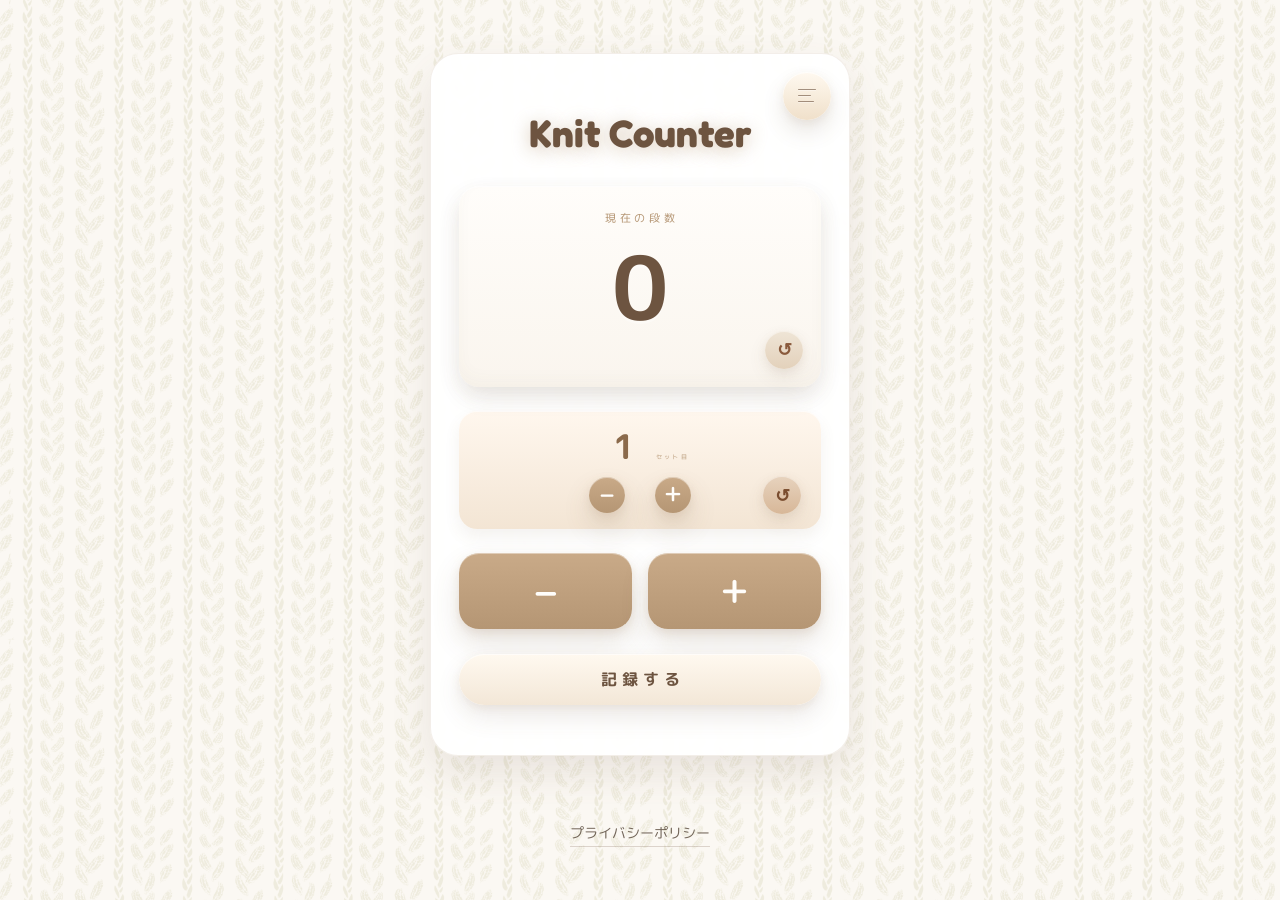
==== commit 75197449: "scriptバージョン更新" ====
--- a/src/main/resources/static/index.html
+++ b/src/main/resources/static/index.html
@@ -215,6 +215,6 @@
     </section>
 </div>
 
-<script src="script.js?v=20260420-12"></script>
+<script src="script.js?v=20260420-13"></script>
 </body>
 </html>
--- a/src/main/resources/static/styles.css
+++ b/src/main/resources/static/styles.css
@@ -40,19 +40,6 @@
     --shadow: rgba(55, 55, 51, 0.12);
 }
 
-body.theme-mochi {
-    --white: #fffefd;
-    --beige-50: #EEF5F0;
-    --beige-100: #edf6e4;
-    --beige-200: #dceccd;
-    --beige-400: #8aa56f;
-    --beige-700: #46583b;
-    --sage-100: #f4faee;
-    --sage-200: #e2f0d7;
-    --sage-300: #c8ddb9;
-    --text: #3f4d38;
-    --shadow: rgba(97, 128, 76, 0.16);
-}
 
 .app-background {
     position: fixed;
@@ -72,14 +59,6 @@
     opacity: 0.55;
 }
 
-body.theme-mochi .app-background {
-    background-image:
-        radial-gradient(circle at 22px 24px, rgba(255, 255, 255, 0.58) 0 13px, transparent 14px),
-        radial-gradient(circle at 122px 72px, rgba(196, 219, 181, 0.32) 0 8px, transparent 9px);
-    background-size: 176px 154px;
-    background-color: #EEF5F0;
-    opacity: 0.58;
-}
 
 .counter-app {
     position: relative;
@@ -113,21 +92,6 @@
         inset 0 1px 0 rgba(255, 255, 255, 0.9);
 }
 
-body.theme-mochi .counter-card {
-    border-radius: 38px 34px 42px 36px / 36px 42px 34px 40px;
-    background:
-        radial-gradient(circle at 26% 14%, rgba(255, 255, 255, 0.99) 0 21%, transparent 22%),
-        radial-gradient(circle at 84% 88%, rgba(204, 226, 190, 0.34) 0 26%, transparent 27%),
-        linear-gradient(155deg, rgba(255, 255, 255, 0.98) 0%, rgba(247, 252, 242, 0.97) 56%, rgba(225, 241, 213, 0.95) 100%);
-    border-color: rgba(255, 255, 255, 0.72);
-    box-shadow:
-        0 18px 0 rgba(145, 176, 122, 0.24),
-        0 34px 54px rgba(97, 128, 76, 0.18),
-        0 12px 24px rgba(196, 219, 181, 0.28),
-        inset 0 5px 0 rgba(255, 255, 255, 0.98),
-        inset 0 -24px 34px rgba(157, 189, 133, 0.2),
-        inset 12px 0 26px rgba(255, 255, 255, 0.5);
-}
 
 .policy-card {
     width: min(100%, 420px);
@@ -280,16 +244,6 @@
         inset 0 -3px 6px rgba(55, 55, 51, 0.06);
 }
 
-body.theme-mochi .count-display {
-    background:
-        radial-gradient(circle at 22% 18%, rgba(255, 255, 255, 0.95) 0 18%, transparent 19%),
-        linear-gradient(165deg, #fbfff7 0%, #e8f4df 52%, #cfe3c1 100%);
-    box-shadow:
-        0 16px 28px rgba(97, 128, 76, 0.14),
-        0 6px 12px rgba(196, 219, 181, 0.28),
-        inset 0 4px 7px rgba(255, 255, 255, 0.78),
-        inset 0 -12px 18px rgba(97, 128, 76, 0.1);
-}
 
 body.theme-clean .count-display::before {
     background:
@@ -303,18 +257,6 @@
         inset 0 -2px 4px rgba(55, 55, 51, 0.08);
 }
 
-body.theme-mochi .count-display::before {
-    background:
-        repeating-linear-gradient(
-            135deg,
-            rgba(216, 236, 203, 0.88) 0 12px,
-            rgba(255, 254, 253, 0.95) 12px 24px,
-            rgba(190, 214, 176, 0.78) 24px 36px
-        );
-    box-shadow:
-        inset 0 1px 0 rgba(255, 255, 255, 0.76),
-        inset 0 -2px 5px rgba(97, 128, 76, 0.09);
-}
 
 body.theme-clean .count-surface {
     background: #FAF8F5;
@@ -324,18 +266,6 @@
         inset 0 1px 0 rgba(255, 255, 255, 0.84);
 }
 
-body.theme-mochi .count-surface {
-    border-radius: 30px 24px 32px 26px / 26px 34px 24px 32px;
-    background:
-        radial-gradient(ellipse at 28% 14%, rgba(255, 255, 255, 0.98) 0 28%, transparent 29%),
-        radial-gradient(ellipse at 78% 92%, rgba(209, 231, 195, 0.2) 0 18%, transparent 22%),
-        linear-gradient(180deg, #fffefd 0%, #f7fcf2 64%, #e2f0d7 100%);
-    box-shadow:
-        0 16px 26px rgba(97, 128, 76, 0.12),
-        inset 0 -18px 26px rgba(97, 128, 76, 0.1),
-        inset 0 5px 0 rgba(255, 255, 255, 0.95),
-        inset 10px 0 22px rgba(255, 255, 255, 0.42);
-}
 
 .count-label {
     display: block;
@@ -359,10 +289,6 @@
     animation: count-bump 0.22s ease;
 }
 
-body.theme-mochi .count-value.bump,
-body.theme-mochi .set-counter-value.bump {
-    animation: mochi-bump 0.44s cubic-bezier(0.18, 1.65, 0.32, 1);
-}
 
 .button-group {
     display: grid;
@@ -476,33 +402,8 @@
         inset 0 1px 0 rgba(255, 255, 255, 0.9);
 }
 
-body.theme-mochi .count-button.primary,
-body.theme-mochi .count-button.secondary,
-body.theme-mochi .mini-count-button.primary,
-body.theme-mochi .mini-count-button.secondary {
-    background:
-        radial-gradient(ellipse at 18% 12%, rgba(255, 255, 255, 0.99) 0 18%, rgba(255, 255, 255, 0.42) 26%, transparent 34%),
-        radial-gradient(ellipse at 72% 84%, rgba(236, 247, 228, 0.32) 0 13%, transparent 17%),
-        linear-gradient(180deg, #fefffb 0%, #e0f0d4 58%, #bdd7ac 100%);
-    color: #46583b;
-    border: 1px solid rgba(255, 255, 255, 0.86);
-    box-shadow:
-        0 17px 0 rgba(145, 176, 122, 0.42),
-        0 24px 28px rgba(97, 128, 76, 0.19),
-        0 7px 14px rgba(196, 219, 181, 0.34),
-        inset 0 5px 0 rgba(255, 255, 255, 0.98),
-        inset 0 -14px 22px rgba(97, 128, 76, 0.14),
-        inset 10px 0 18px rgba(255, 255, 255, 0.34);
-    transition: transform 0.22s cubic-bezier(0.16, 1.8, 0.3, 1), box-shadow 0.2s ease, background-color 0.18s ease;
-}
-
-body.theme-mochi .count-button {
-    border-radius: 34px 28px 36px 30px / 30px 38px 28px 36px;
-}
-
-body.theme-mochi .mini-count-button {
-    border-radius: 48% 52% 46% 54% / 54% 46% 52% 48%;
-}
+
+
 
 body.theme-clean .saved-entries-button,
 body.theme-clean .save-button,
@@ -516,21 +417,6 @@
         inset 0 1px 0 rgba(255, 255, 255, 0.76);
 }
 
-body.theme-mochi .saved-entries-button,
-body.theme-mochi .save-button,
-body.theme-mochi .modal-button.secondary,
-body.theme-mochi .menu-item-button,
-body.theme-mochi .theme-option-button {
-    background:
-        radial-gradient(ellipse at 30% 18%, rgba(255, 255, 255, 0.99) 0 22%, transparent 23%),
-        linear-gradient(180deg, #fffefd 0%, #ebf6e3 62%, #d0e5c2 100%);
-    color: #46583b;
-    box-shadow:
-        0 10px 0 rgba(145, 176, 122, 0.32),
-        0 16px 24px rgba(97, 128, 76, 0.16),
-        inset 0 4px 0 rgba(255, 255, 255, 0.98),
-        inset 0 -10px 16px rgba(97, 128, 76, 0.11);
-}
 
 body.theme-clean .save-button {
     box-shadow:
@@ -539,18 +425,6 @@
         inset 0 1px 0 rgba(255, 255, 255, 0.82);
 }
 
-body.theme-mochi .save-button {
-    border-radius: 24px 30px 26px 32px / 30px 24px 32px 26px;
-    background:
-        radial-gradient(ellipse at 24% 20%, rgba(255, 255, 255, 1) 0 16%, rgba(255, 255, 255, 0.42) 25%, transparent 34%),
-        linear-gradient(180deg, #fefffb 0%, #e6f3dc 62%, #c7dfb6 100%);
-    box-shadow:
-        0 12px 0 rgba(145, 176, 122, 0.36),
-        0 22px 30px rgba(97, 128, 76, 0.19),
-        0 6px 14px rgba(196, 219, 181, 0.34),
-        inset 0 5px 0 rgba(255, 255, 255, 1),
-        inset 0 -12px 20px rgba(97, 128, 76, 0.12);
-}
 
 body.theme-clean .menu-modal-card .menu-item-button,
 body.theme-clean .menu-modal-card .modal-button.secondary {
@@ -567,19 +441,6 @@
     color: #7A6657;
 }
 
-body.theme-mochi .card-reset-button,
-body.theme-mochi .modal-close-button,
-body.theme-mochi .saved-delete-button {
-    background:
-        radial-gradient(circle at 32% 22%, rgba(255, 255, 255, 0.98) 0 20%, transparent 21%),
-        linear-gradient(180deg, #fbfff7 0%, #c7dfb6 100%);
-    color: #46583b;
-    box-shadow:
-        0 7px 0 rgba(145, 176, 122, 0.34),
-        0 12px 18px rgba(97, 128, 76, 0.15),
-        inset 0 4px 0 rgba(255, 255, 255, 0.9),
-        inset 0 -8px 14px rgba(97, 128, 76, 0.12);
-}
 
 .set-counter-card {
     position: relative;
@@ -680,17 +541,6 @@
         0 8px 18px rgba(55, 55, 51, 0.055);
 }
 
-body.theme-mochi .set-counter-card {
-    border-radius: 26px 22px 28px 24px / 22px 28px 24px 26px;
-    background:
-        radial-gradient(ellipse at 18% 12%, rgba(255, 255, 255, 0.96) 0 18%, rgba(255, 255, 255, 0.38) 26%, transparent 34%),
-        linear-gradient(180deg, #fffefd 0%, #eff8e8 60%, #d4e8c5 100%);
-    box-shadow:
-        0 12px 0 rgba(157, 189, 133, 0.24),
-        0 18px 24px rgba(97, 128, 76, 0.09),
-        inset 0 4px 0 rgba(255, 255, 255, 0.92),
-        inset 0 -14px 22px rgba(157, 189, 133, 0.22);
-}
 
 body.theme-clean .set-counter-value {
     color: #7A6657;
@@ -700,19 +550,12 @@
     color: #7A6657;
 }
 
-body.theme-mochi .set-counter-value,
-body.theme-mochi .set-counter-suffix {
-    color: #46583b;
-}
 
 body.theme-clean .set-reset-button {
     background: linear-gradient(180deg, #eeeeea 0%, #d9d9d3 100%);
     color: #7A6657;
 }
 
-body.theme-mochi .set-reset-button {
-    background: linear-gradient(180deg, #fbfff7 0%, #c7dfb6 100%);
-}
 
 .count-surface > .card-reset-button {
     position: absolute;
@@ -785,45 +628,9 @@
     width: 88%;
 }
 
-body.theme-mochi .saved-entries-icon {
-    position: relative;
-    display: block;
-    width: 18px;
-    height: 30px;
-    transform: translateY(2px);
-}
-
-body.theme-mochi .saved-entries-icon span {
-    display: none;
-}
-
-body.theme-mochi .saved-entries-icon::before {
-    content: "";
-    position: absolute;
-    left: 5px;
-    top: 3px;
-    width: 8px;
-    height: 8px;
-    border-radius: 999px;
-    background: #789360;
-    box-shadow:
-        0 10px 0 #789360,
-        0 20px 0 #789360;
-}
-
-body.theme-mochi .saved-entries-icon::after {
-    content: "";
-    position: absolute;
-    left: 7px;
-    top: 5px;
-    width: 2px;
-    height: 2px;
-    border-radius: 999px;
-    background: rgba(255, 255, 255, 0.58);
-    box-shadow:
-        0 10px 0 rgba(255, 255, 255, 0.52),
-        0 20px 0 rgba(255, 255, 255, 0.46);
-}
+
+
+
 
 .count-button:hover,
 .mini-count-button:hover,
@@ -851,23 +658,6 @@
     transform: translateY(0);
 }
 
-body.theme-mochi .count-button:active,
-body.theme-mochi .mini-count-button:active,
-body.theme-mochi .card-reset-button:active,
-body.theme-mochi .save-button:active,
-body.theme-mochi .modal-button:active,
-body.theme-mochi .saved-entries-button:active,
-body.theme-mochi .saved-delete-button:active,
-body.theme-mochi .menu-item-button:active,
-body.theme-mochi .theme-option-button:active,
-body.theme-mochi .modal-close-button:active {
-    transform: translateY(9px) scale(1.09, 0.82);
-    box-shadow:
-        0 3px 0 rgba(145, 176, 122, 0.24),
-        0 7px 12px rgba(97, 128, 76, 0.1),
-        inset 0 13px 20px rgba(97, 128, 76, 0.13),
-        inset 0 3px 0 rgba(255, 255, 255, 0.72);
-}
 
 .count-button:focus-visible,
 .mini-count-button:focus-visible,
@@ -1049,17 +839,6 @@
         inset 0 1px 0 rgba(255, 255, 255, 0.72);
 }
 
-body.theme-mochi .saved-item {
-    border-radius: 24px 20px 26px 22px / 22px 28px 20px 26px;
-    background:
-        radial-gradient(ellipse at 18% 12%, rgba(255, 255, 255, 0.96) 0 18%, rgba(255, 255, 255, 0.38) 26%, transparent 34%),
-        linear-gradient(180deg, #fffefd 0%, #eff8e8 60%, #d4e8c5 100%);
-    box-shadow:
-        0 9px 0 rgba(145, 176, 122, 0.22),
-        0 14px 22px rgba(97, 128, 76, 0.12),
-        inset 0 4px 0 rgba(255, 255, 255, 0.94),
-        inset 0 -10px 16px rgba(97, 128, 76, 0.08);
-}
 
 .saved-item-button {
     display: grid;
@@ -1118,9 +897,6 @@
     stroke-linejoin: round;
 }
 
-body.theme-mochi .saved-delete-icon {
-    transform: translateY(1px);
-}
 
 .modal[hidden] {
     display: none;
@@ -1142,10 +918,6 @@
     backdrop-filter: blur(3px);
 }
 
-body.theme-mochi .modal-backdrop {
-    background: rgba(70, 88, 59, 0.24);
-    backdrop-filter: blur(5px);
-}
 
 .modal-card {
     position: relative;
@@ -1159,33 +931,8 @@
         inset 0 1px 0 rgba(255, 255, 255, 0.84);
 }
 
-body.theme-mochi .modal-card {
-    border-radius: 34px 30px 38px 32px / 32px 38px 30px 36px;
-    background:
-        radial-gradient(ellipse at 24% 10%, rgba(255, 255, 255, 0.98) 0 20%, transparent 21%),
-        radial-gradient(ellipse at 88% 92%, rgba(204, 226, 190, 0.34) 0 28%, transparent 29%),
-        linear-gradient(160deg, rgba(255, 255, 255, 0.98) 0%, rgba(247, 252, 242, 0.98) 58%, rgba(226, 240, 215, 0.96) 100%);
-    border: 1px solid rgba(255, 255, 255, 0.74);
-    box-shadow:
-        0 22px 0 rgba(145, 176, 122, 0.2),
-        0 32px 54px rgba(97, 128, 76, 0.18),
-        inset 0 5px 0 rgba(255, 255, 255, 0.95),
-        inset 0 -18px 28px rgba(157, 189, 133, 0.18);
-}
-
-body.theme-mochi .menu-modal-card {
-    background:
-        radial-gradient(ellipse at 16% 8%, rgba(255, 255, 255, 0.98) 0 16%, rgba(255, 255, 255, 0.4) 25%, transparent 34%),
-        radial-gradient(ellipse at 88% 92%, rgba(204, 226, 190, 0.34) 0 28%, transparent 29%),
-        linear-gradient(160deg, rgba(255, 255, 255, 0.98) 0%, rgba(247, 252, 242, 0.98) 58%, rgba(226, 240, 215, 0.96) 100%);
-}
-
-body.theme-mochi #saveModal .modal-card {
-    background:
-        radial-gradient(ellipse at 16% 8%, rgba(255, 255, 255, 0.98) 0 16%, rgba(255, 255, 255, 0.4) 25%, transparent 34%),
-        radial-gradient(ellipse at 88% 92%, rgba(204, 226, 190, 0.34) 0 28%, transparent 29%),
-        linear-gradient(160deg, rgba(255, 255, 255, 0.98) 0%, rgba(247, 252, 242, 0.98) 58%, rgba(226, 240, 215, 0.96) 100%);
-}
+
+
 
 .modal-card h2 {
     margin: 0;
@@ -1193,10 +940,6 @@
     color: var(--beige-700);
 }
 
-body.theme-mochi .modal-card h2 {
-    color: #46583b;
-    text-shadow: 0 2px 0 rgba(255, 255, 255, 0.78);
-}
 
 .modal-description {
     margin: 10px 0 18px;
@@ -1204,9 +947,6 @@
     line-height: 1.5;
 }
 
-body.theme-mochi .modal-description {
-    color: rgba(63, 77, 56, 0.74);
-}
 
 .modal-count-box {
     display: grid;
@@ -1219,17 +959,6 @@
         inset 0 1px 0 rgba(255, 255, 255, 0.75);
 }
 
-body.theme-mochi .modal-count-box {
-    border-radius: 24px 20px 26px 22px / 22px 28px 20px 26px;
-    background:
-        radial-gradient(ellipse at 30% 18%, rgba(255, 255, 255, 0.98) 0 22%, transparent 23%),
-        linear-gradient(180deg, #fefffb 0%, #ecf7e5 60%, #d4e8c5 100%);
-    box-shadow:
-        0 9px 0 rgba(145, 176, 122, 0.22),
-        0 14px 22px rgba(97, 128, 76, 0.12),
-        inset 0 4px 0 rgba(255, 255, 255, 0.94),
-        inset 0 -10px 16px rgba(97, 128, 76, 0.08);
-}
 
 .modal-count-grid {
     display: grid;
@@ -1243,9 +972,6 @@
     color: var(--beige-400);
 }
 
-body.theme-mochi .modal-count-label {
-    color: #789360;
-}
 
 .modal-count-value {
     font-size: 2.6rem;
@@ -1254,11 +980,6 @@
     color: var(--beige-700);
 }
 
-body.theme-mochi .modal-count-value,
-body.theme-mochi .modal-set-count-value {
-    color: #46583b;
-    text-shadow: 0 2px 0 rgba(255, 255, 255, 0.72);
-}
 
 .modal-set-count-value {
     color: #8b6a4b;
@@ -1271,9 +992,6 @@
     color: var(--beige-700);
 }
 
-body.theme-mochi .modal-label {
-    color: #46583b;
-}
 
 .modal-input {
     width: 100%;
@@ -1286,21 +1004,7 @@
     box-shadow: inset 0 1px 2px rgba(109, 84, 64, 0.05);
 }
 
-body.theme-mochi .modal-input {
-    border-color: rgba(145, 176, 122, 0.36);
-    border-radius: 20px;
-    background:
-        linear-gradient(180deg, #fffefd 0%, #f8fcf4 100%);
-    color: #3f4d38;
-    box-shadow:
-        inset 0 3px 7px rgba(97, 128, 76, 0.08),
-        inset 0 1px 0 rgba(255, 255, 255, 0.92),
-        0 8px 16px rgba(97, 128, 76, 0.08);
-}
-
-body.theme-mochi .modal-input::placeholder {
-    color: rgba(70, 88, 59, 0.42);
-}
+
 
 .modal-error {
     margin: 10px 0 0;
@@ -1350,18 +1054,6 @@
         inset 0 1px 0 rgba(255, 255, 255, 0.58);
 }
 
-body.theme-mochi .modal-button.primary,
-body.theme-mochi .theme-option-button[aria-pressed="true"] {
-    background:
-        radial-gradient(ellipse at 28% 20%, rgba(255, 255, 255, 0.99) 0 21%, transparent 22%),
-        linear-gradient(180deg, #f6fff0 0%, #dceecf 58%, #b8d4a5 100%);
-    color: #46583b;
-    box-shadow:
-        0 10px 0 rgba(145, 176, 122, 0.36),
-        0 18px 26px rgba(97, 128, 76, 0.18),
-        inset 0 5px 0 rgba(255, 255, 255, 0.94),
-        inset 0 -12px 18px rgba(97, 128, 76, 0.12);
-}
 
 body.theme-clean .modal-button.secondary {
     background: linear-gradient(180deg, #ffffff 0%, #eeeeea 100%);
@@ -1385,27 +1077,6 @@
     }
 }
 
-@keyframes mochi-bump {
-    0% {
-        transform: scale(1, 1);
-    }
-
-    24% {
-        transform: scale(1.16, 0.78);
-    }
-
-    54% {
-        transform: scale(0.88, 1.2);
-    }
-
-    76% {
-        transform: scale(1.05, 0.94);
-    }
-
-    100% {
-        transform: scale(1, 1);
-    }
-}
 
 @media (max-width: 480px) {
     .counter-card {
